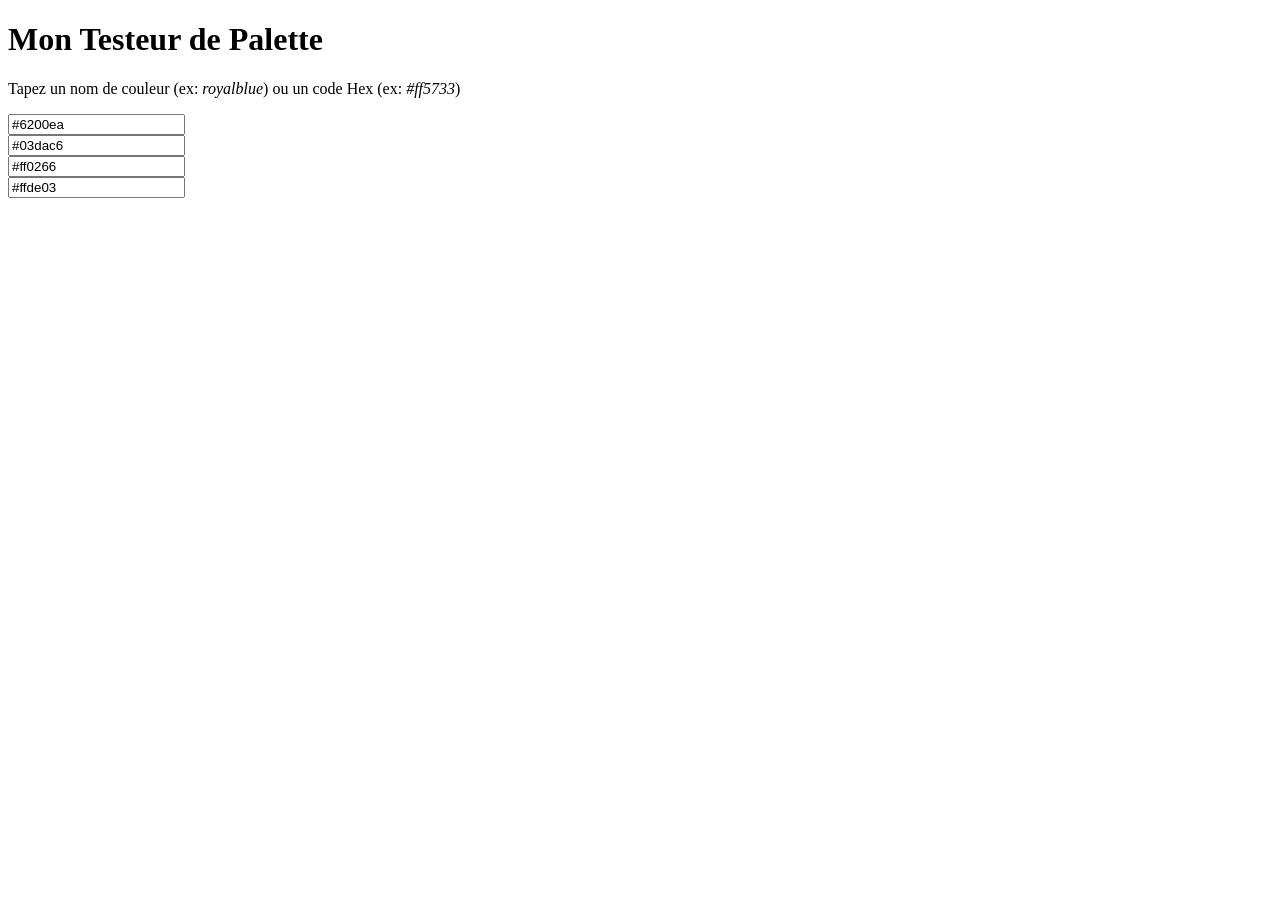
==== colors/colors.html @ 430c7380 "Create colors.html" ====
<!DOCTYPE html>
<html lang="fr">
<head>
    <meta charset="UTF-8">
    <meta name="viewport" content="width=device-width, initial-scale=1.0">
    <title>Testeur de Palette</title>
</head>
<body>

    <h1>Mon Testeur de Palette</h1>
    <p>Tapez un nom de couleur (ex: <i>royalblue</i>) ou un code Hex (ex: <i>#ff5733</i>)</p>

    <div class="palette-container">
        <div class="color-card">
            <div id="preview1" class="color-display" style="background-color: #6200ea;"></div>
            <input type="text" oninput="updateColor('preview1', this.value)" placeholder="#6200ea" value="#6200ea">
        </div>

        <div class="color-card">
            <div id="preview2" class="color-display" style="background-color: #03dac6;"></div>
            <input type="text" oninput="updateColor('preview2', this.value)" placeholder="#03dac6" value="#03dac6">
        </div>

        <div class="color-card">
            <div id="preview3" class="color-display" style="background-color: #ff0266;"></div>
            <input type="text" oninput="updateColor('preview3', this.value)" placeholder="#ff0266" value="#ff0266">
        </div>

        <div class="color-card">
            <div id="preview4" class="color-display" style="background-color: #ffde03;"></div>
            <input type="text" oninput="updateColor('preview4', this.value)" placeholder="#ffde03" value="#ffde03">
        </div>
    </div>
</body>
</html>
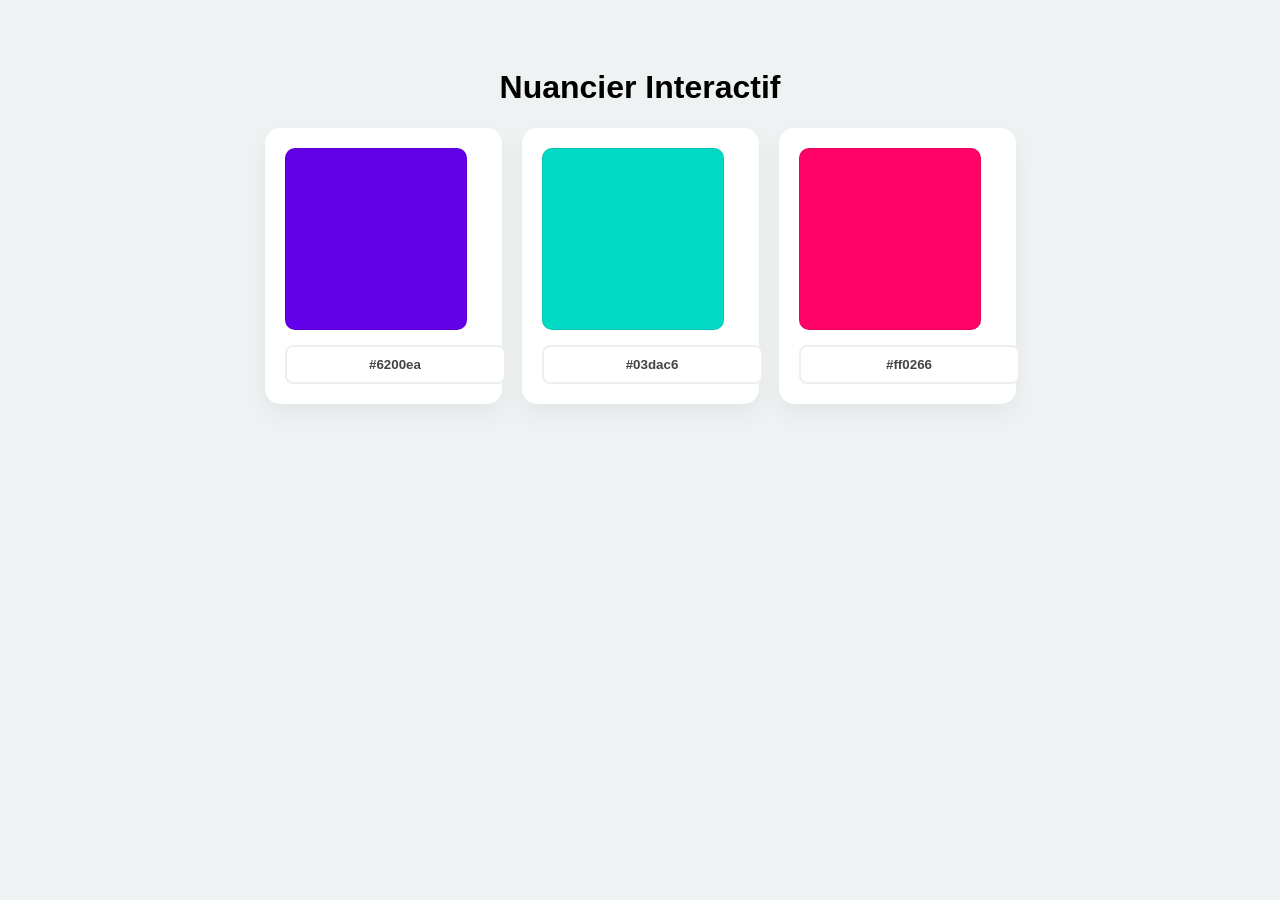
==== commit 75c8457f: "Update colors.html" ====
--- a/colors/colors.html
+++ b/colors/colors.html
@@ -3,33 +3,30 @@
 <head>
     <meta charset="UTF-8">
     <meta name="viewport" content="width=device-width, initial-scale=1.0">
-    <title>Testeur de Palette</title>
+    <title>Palette Dynamique</title>
+    <link rel="stylesheet" href="colors.css">
 </head>
 <body>
 
-    <h1>Mon Testeur de Palette</h1>
-    <p>Tapez un nom de couleur (ex: <i>royalblue</i>) ou un code Hex (ex: <i>#ff5733</i>)</p>
-
-    <div class="palette-container">
+    <h1>Nuancier Interactif</h1>
+    
+    <div class="palette-container" id="palette">
         <div class="color-card">
-            <div id="preview1" class="color-display" style="background-color: #6200ea;"></div>
-            <input type="text" oninput="updateColor('preview1', this.value)" placeholder="#6200ea" value="#6200ea">
+            <div id="preview1" class="color-display"></div>
+            <input type="text" class="color-input" data-target="preview1" placeholder="#6200ea" value="#6200ea">
+        </div>
+        
+        <div class="color-card">
+            <div id="preview2" class="color-display"></div>
+            <input type="text" class="color-input" data-target="preview2" placeholder="#03dac6" value="#03dac6">
         </div>
 
         <div class="color-card">
-            <div id="preview2" class="color-display" style="background-color: #03dac6;"></div>
-            <input type="text" oninput="updateColor('preview2', this.value)" placeholder="#03dac6" value="#03dac6">
-        </div>
-
-        <div class="color-card">
-            <div id="preview3" class="color-display" style="background-color: #ff0266;"></div>
-            <input type="text" oninput="updateColor('preview3', this.value)" placeholder="#ff0266" value="#ff0266">
-        </div>
-
-        <div class="color-card">
-            <div id="preview4" class="color-display" style="background-color: #ffde03;"></div>
-            <input type="text" oninput="updateColor('preview4', this.value)" placeholder="#ffde03" value="#ffde03">
+            <div id="preview3" class="color-display"></div>
+            <input type="text" class="color-input" data-target="preview3" placeholder="#ff0266" value="#ff0266">
         </div>
     </div>
+
+    <script src="colors.js"></script>
 </body>
 </html>
--- a/colors/colors.css
+++ b/colors/colors.css
@@ -0,0 +1,45 @@
+body {
+    font-family: 'Arial', sans-serif;
+    background-color: #eef2f3;
+    display: flex;
+    flex-direction: column;
+    align-items: center;
+    padding: 40px;
+}
+
+.palette-container {
+    display: flex;
+    gap: 20px;
+    flex-wrap: wrap;
+}
+
+.color-card {
+    background: #fff;
+    padding: 20px;
+    border-radius: 15px;
+    box-shadow: 0 10px 25px rgba(0,0,0,0.05);
+}
+
+.color-display {
+    width: 180px;
+    height: 180px;
+    border-radius: 10px;
+    margin-bottom: 15px;
+    border: 1px solid rgba(0,0,0,0.1);
+    transition: all 0.4s cubic-bezier(0.175, 0.885, 0.32, 1.275);
+}
+
+input {
+    width: 100%;
+    padding: 10px;
+    border: 2px solid #eee;
+    border-radius: 8px;
+    outline: none;
+    text-align: center;
+    font-weight: bold;
+    color: #444;
+}
+
+input:focus {
+    border-color: #aaa;
+}
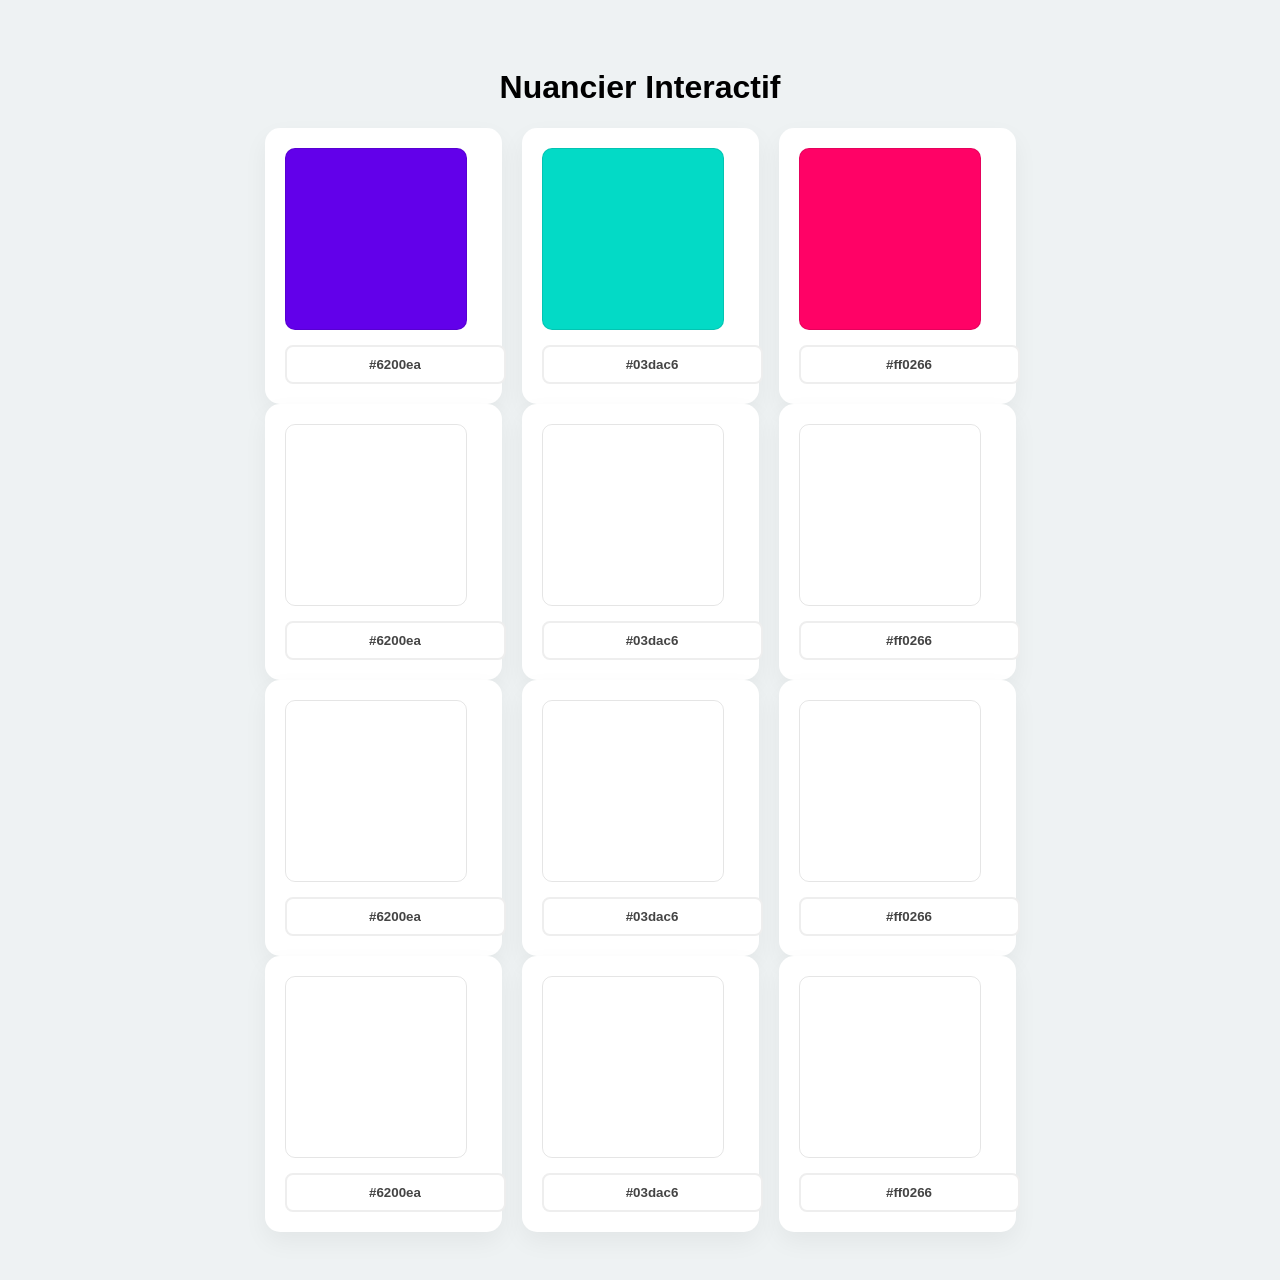
==== commit fcc9b701: "Update colors.html" ====
--- a/colors/colors.html
+++ b/colors/colors.html
@@ -27,6 +27,57 @@
         </div>
     </div>
 
+        <div class="palette-container" id="palette">
+        <div class="color-card">
+            <div id="preview1" class="color-display"></div>
+            <input type="text" class="color-input" data-target="preview1" placeholder="#6200ea" value="#6200ea">
+        </div>
+        
+        <div class="color-card">
+            <div id="preview2" class="color-display"></div>
+            <input type="text" class="color-input" data-target="preview2" placeholder="#03dac6" value="#03dac6">
+        </div>
+
+        <div class="color-card">
+            <div id="preview3" class="color-display"></div>
+            <input type="text" class="color-input" data-target="preview3" placeholder="#ff0266" value="#ff0266">
+        </div>
+    </div>
+
+        <div class="palette-container" id="palette">
+        <div class="color-card">
+            <div id="preview1" class="color-display"></div>
+            <input type="text" class="color-input" data-target="preview1" placeholder="#6200ea" value="#6200ea">
+        </div>
+        
+        <div class="color-card">
+            <div id="preview2" class="color-display"></div>
+            <input type="text" class="color-input" data-target="preview2" placeholder="#03dac6" value="#03dac6">
+        </div>
+
+        <div class="color-card">
+            <div id="preview3" class="color-display"></div>
+            <input type="text" class="color-input" data-target="preview3" placeholder="#ff0266" value="#ff0266">
+        </div>
+    </div>
+
+        <div class="palette-container" id="palette">
+        <div class="color-card">
+            <div id="preview1" class="color-display"></div>
+            <input type="text" class="color-input" data-target="preview1" placeholder="#6200ea" value="#6200ea">
+        </div>
+        
+        <div class="color-card">
+            <div id="preview2" class="color-display"></div>
+            <input type="text" class="color-input" data-target="preview2" placeholder="#03dac6" value="#03dac6">
+        </div>
+
+        <div class="color-card">
+            <div id="preview3" class="color-display"></div>
+            <input type="text" class="color-input" data-target="preview3" placeholder="#ff0266" value="#ff0266">
+        </div>
+    </div>
+
     <script src="colors.js"></script>
 </body>
 </html>
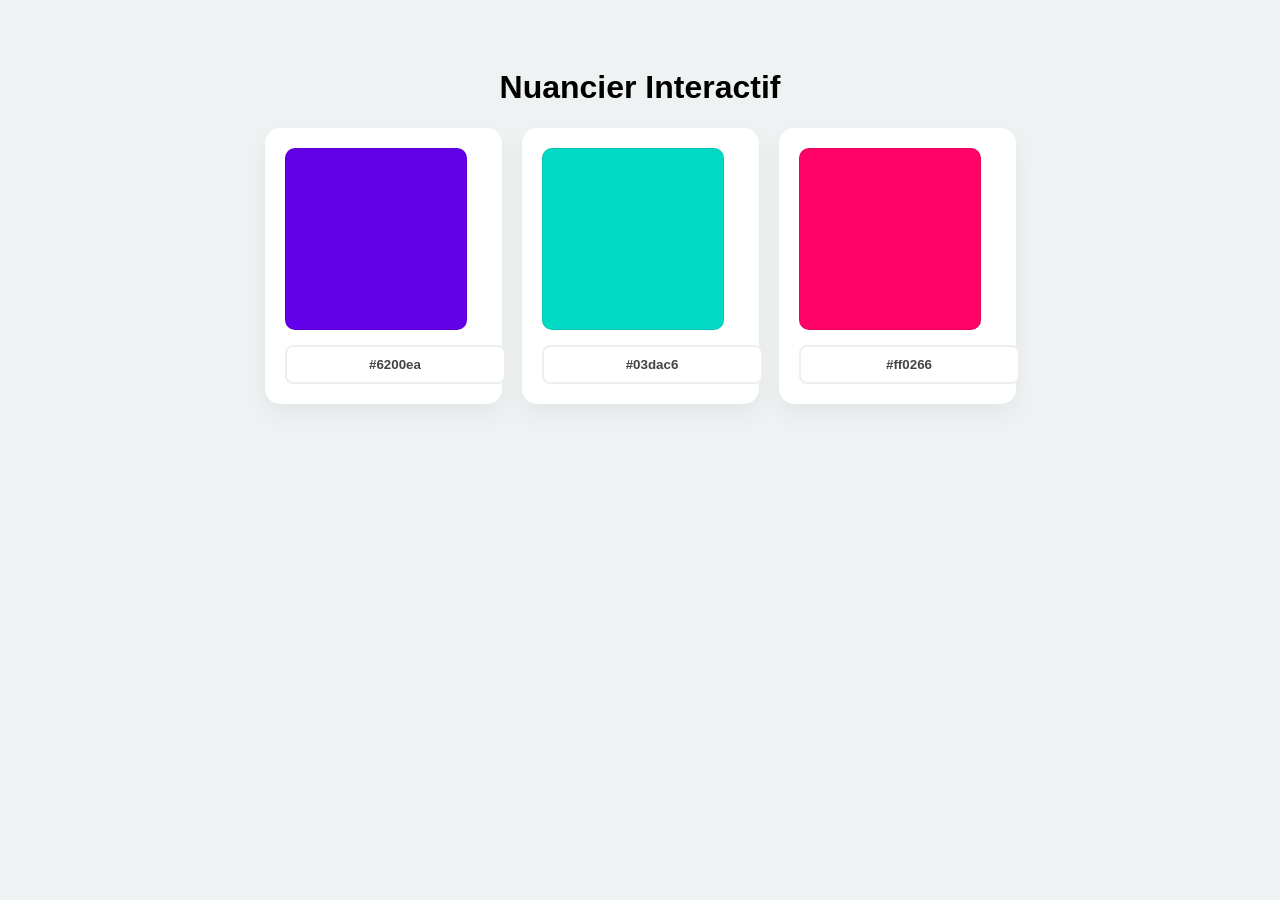
==== commit 815bb3b7: "Update colors.html" ====
--- a/colors/colors.html
+++ b/colors/colors.html
@@ -27,57 +27,6 @@
         </div>
     </div>
 
-        <div class="palette-container" id="palette">
-        <div class="color-card">
-            <div id="preview1" class="color-display"></div>
-            <input type="text" class="color-input" data-target="preview1" placeholder="#6200ea" value="#6200ea">
-        </div>
-        
-        <div class="color-card">
-            <div id="preview2" class="color-display"></div>
-            <input type="text" class="color-input" data-target="preview2" placeholder="#03dac6" value="#03dac6">
-        </div>
-
-        <div class="color-card">
-            <div id="preview3" class="color-display"></div>
-            <input type="text" class="color-input" data-target="preview3" placeholder="#ff0266" value="#ff0266">
-        </div>
-    </div>
-
-        <div class="palette-container" id="palette">
-        <div class="color-card">
-            <div id="preview1" class="color-display"></div>
-            <input type="text" class="color-input" data-target="preview1" placeholder="#6200ea" value="#6200ea">
-        </div>
-        
-        <div class="color-card">
-            <div id="preview2" class="color-display"></div>
-            <input type="text" class="color-input" data-target="preview2" placeholder="#03dac6" value="#03dac6">
-        </div>
-
-        <div class="color-card">
-            <div id="preview3" class="color-display"></div>
-            <input type="text" class="color-input" data-target="preview3" placeholder="#ff0266" value="#ff0266">
-        </div>
-    </div>
-
-        <div class="palette-container" id="palette">
-        <div class="color-card">
-            <div id="preview1" class="color-display"></div>
-            <input type="text" class="color-input" data-target="preview1" placeholder="#6200ea" value="#6200ea">
-        </div>
-        
-        <div class="color-card">
-            <div id="preview2" class="color-display"></div>
-            <input type="text" class="color-input" data-target="preview2" placeholder="#03dac6" value="#03dac6">
-        </div>
-
-        <div class="color-card">
-            <div id="preview3" class="color-display"></div>
-            <input type="text" class="color-input" data-target="preview3" placeholder="#ff0266" value="#ff0266">
-        </div>
-    </div>
-
     <script src="colors.js"></script>
 </body>
 </html>
